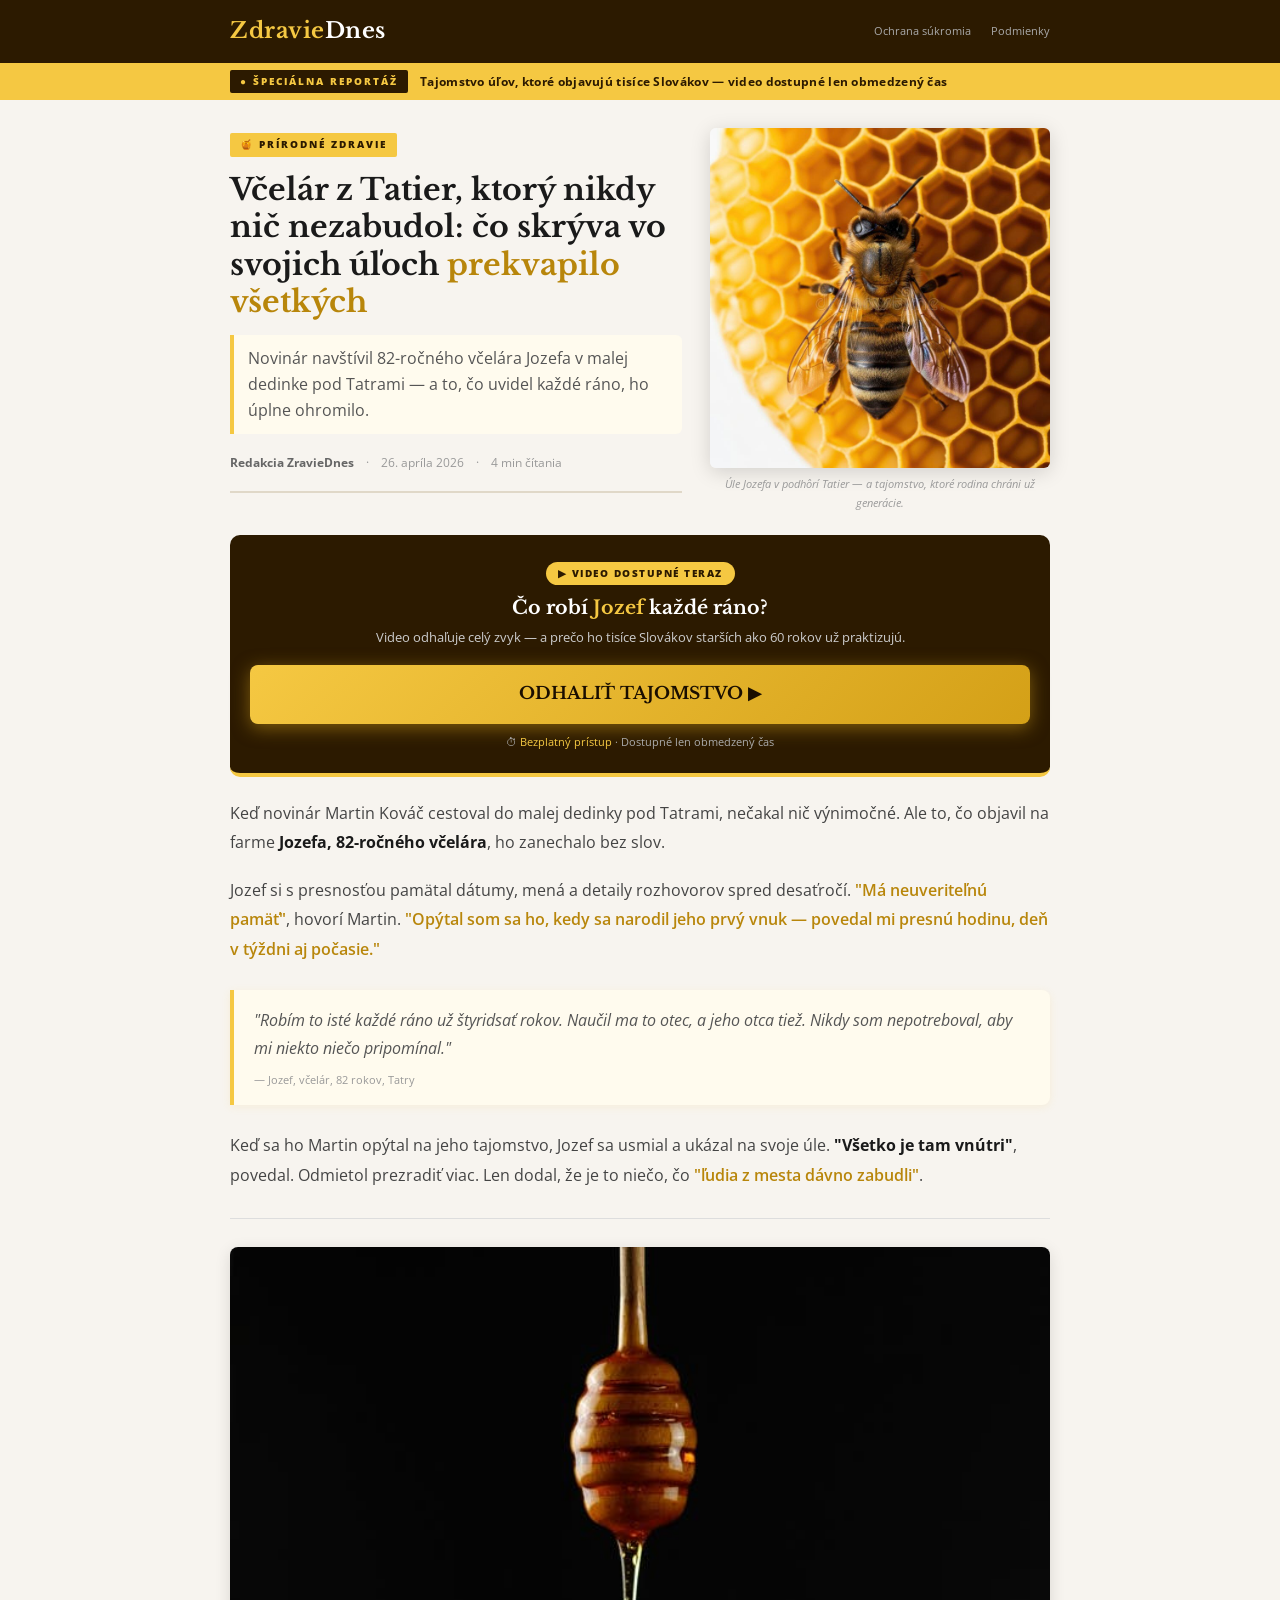
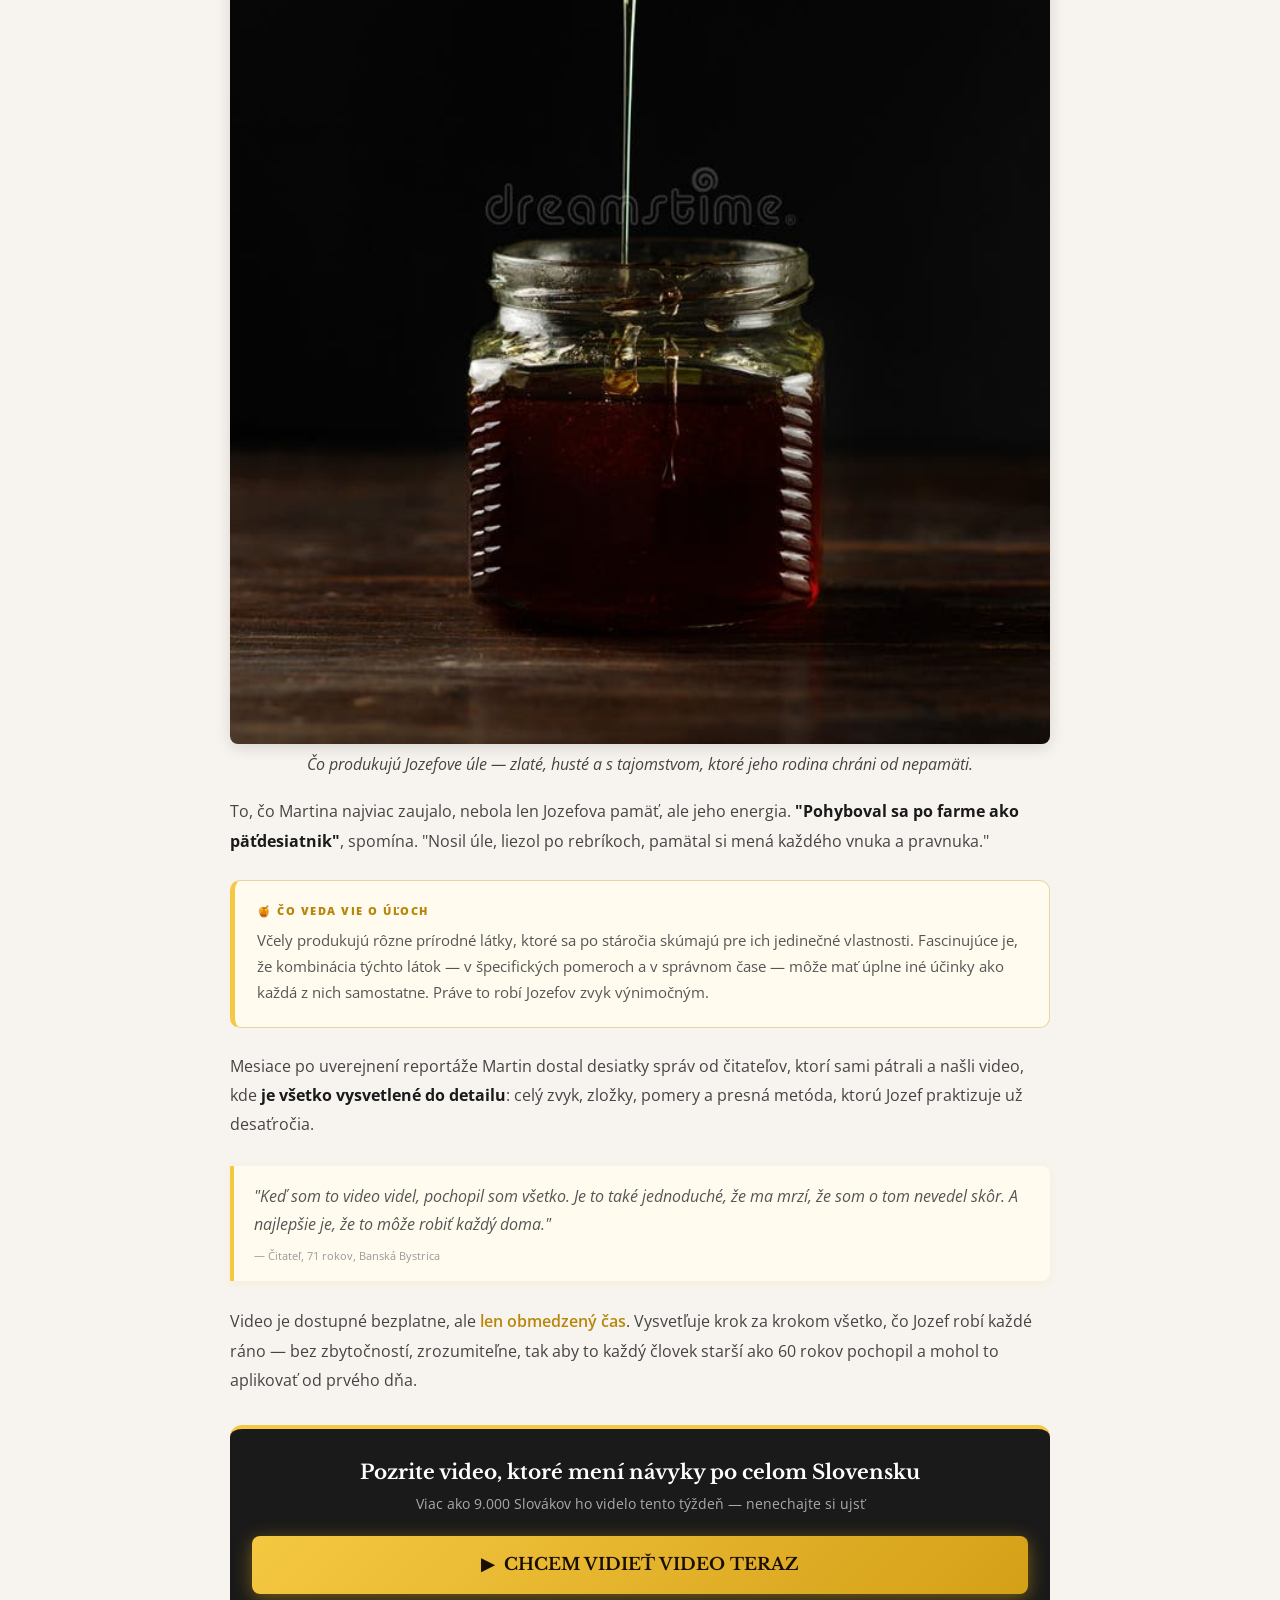
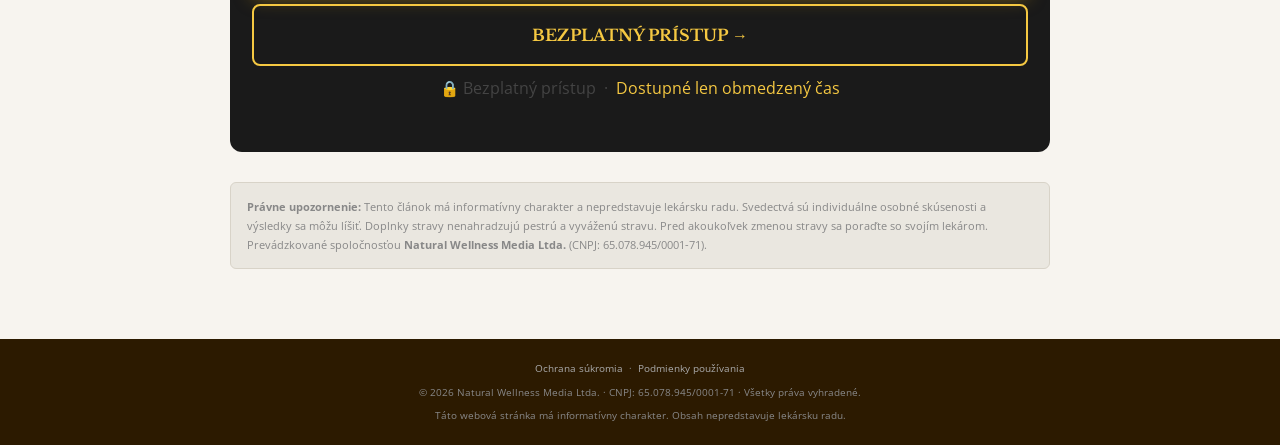
==== sk_memoria_pre/index.html @ 1a4d2b25 "Add Eslovaquia memoria VSL04 - pre + vsl" ====
<!DOCTYPE html>
<html lang="sk">
<head>
<meta charset="UTF-8">
<meta name="viewport" content="width=device-width, initial-scale=1.0">
<meta name="robots" content="noindex, nofollow">
<title>Včelár z Tatier, ktorý nikdy nič nezabudol: čo skrýva vo svojich úľoch prekvapilo všetkých</title>
<link rel="preconnect" href="https://fonts.googleapis.com">
<link rel="preconnect" href="https://fonts.gstatic.com" crossorigin>
<link href="https://fonts.googleapis.com/css2?family=Libre+Baskerville:ital,wght@0,400;0,700;1,400&family=Open+Sans:wght@300;400;600;700;800&display=swap" rel="stylesheet">
<style>
*{margin:0;padding:0;box-sizing:border-box}
body{font-family:"Open Sans",sans-serif;background:#f7f4ef;color:#2a2a2a;font-size:16px;line-height:1.75}

/* TOPBAR */
.topbar{background:#2c1a00;padding:0}
.topbar-inner{max-width:860px;margin:0 auto;padding:0 20px;display:flex;align-items:stretch;justify-content:space-between}
.topbar-logo{font-family:"Libre Baskerville",serif;font-size:22px;color:#f5c842;font-weight:700;padding:12px 0;letter-spacing:.5px}
.topbar-logo span{color:#fff}
.topbar-nav{display:flex;align-items:center;gap:20px;font-size:11px}
.topbar-nav a{color:#aaa;text-decoration:none;padding:4px 0;border-bottom:2px solid transparent;transition:color .2s}
.topbar-nav a:hover{color:#f5c842}

/* BREAKING BAND */
.breaking{background:#f5c842;padding:7px 0}
.breaking-inner{max-width:860px;margin:0 auto;padding:0 20px;display:flex;align-items:center;gap:12px}
.breaking-label{background:#2c1a00;color:#f5c842;font-size:10px;font-weight:800;letter-spacing:2px;text-transform:uppercase;padding:3px 10px;border-radius:2px;white-space:nowrap}
.breaking-text{font-size:12px;color:#2c1a00;font-weight:700;letter-spacing:.3px}

/* HERO — layout jornal: título grande, imagem ao lado */
.hero-wrap{max-width:860px;margin:0 auto;padding:28px 20px 0}
.hero-grid{display:grid;grid-template-columns:1fr 340px;gap:28px;align-items:start}
@media(max-width:680px){.hero-grid{grid-template-columns:1fr}.hero-img-col{order:-1}}
.hero-cat{display:inline-block;background:#f5c842;color:#2c1a00;font-size:10px;font-weight:800;letter-spacing:2px;text-transform:uppercase;padding:3px 10px;border-radius:2px;margin-bottom:14px}
.hero-title{font-family:"Libre Baskerville",serif;font-size:30px;line-height:1.25;color:#1a1a1a;font-weight:700;margin-bottom:14px}
.hero-title em{color:#b8860b;font-style:normal}
.hero-subtitle{font-size:15.5px;color:#555;line-height:1.7;margin-bottom:18px;border-left:4px solid #f5c842;padding:10px 14px;background:#fffbee;border-radius:0 6px 6px 0}
.hero-meta{font-size:12px;color:#999;display:flex;gap:12px;align-items:center;padding-bottom:18px;border-bottom:2px solid #e0d8c8}
.hero-meta strong{color:#666}
.hero-img-col a{display:block;border-radius:6px;overflow:hidden;box-shadow:0 4px 20px rgba(0,0,0,.15)}
.hero-img-col a img{width:100%;display:block;transition:transform .3s}
.hero-img-col a:hover img{transform:scale(1.03)}
.hero-img-caption{font-size:11px;color:#999;margin-top:6px;font-style:italic;text-align:center}

/* CTA TOPO — antes do artigo */
.cta-top{background:#2c1a00;border-radius:10px;padding:22px 20px;margin:22px 0;text-align:center;border-bottom:4px solid #f5c842}
.cta-top .badge{display:inline-block;background:#f5c842;color:#2c1a00;font-size:10px;font-weight:800;letter-spacing:1.5px;text-transform:uppercase;padding:3px 12px;border-radius:20px;margin-bottom:10px}
.cta-top .cta-h{font-family:"Libre Baskerville",serif;font-size:19px;color:#fff;font-weight:700;margin-bottom:6px;line-height:1.35}
.cta-top .cta-h span{color:#f5c842}
.cta-top .cta-s{font-size:13px;color:#ccc;margin-bottom:18px;line-height:1.6}
.btn-cta{display:block;background:linear-gradient(135deg,#f5c842 0%,#d4a017 100%);color:#1a0e00;font-family:"Libre Baskerville",serif;font-size:17px;font-weight:700;text-align:center;padding:18px 22px;border-radius:8px;text-decoration:none;line-height:1.3;box-shadow:0 4px 18px rgba(212,160,23,.5);transition:transform .15s,box-shadow .15s}
.btn-cta:hover{transform:translateY(-3px);box-shadow:0 8px 24px rgba(212,160,23,.65)}
.cta-note{font-size:11px;color:#aaa;margin-top:8px}
.cta-note span{color:#f5c842}

/* ARTICLE BODY */
.article-wrap{max-width:860px;margin:0 auto;padding:0 20px 60px}
.article-body{margin-top:22px}
.article-body p{margin-bottom:18px;font-size:15.5px;color:#444;line-height:1.9}
.article-body strong{color:#1a1a1a;font-weight:700}
.article-body em{color:#b8860b;font-style:normal;font-weight:600}
.article-body blockquote{border-left:4px solid #f5c842;padding:16px 20px;background:#fffbee;margin:26px 0;font-style:italic;color:#555;font-size:16px;border-radius:0 8px 8px 0;box-shadow:0 2px 8px rgba(245,200,66,.12)}
.article-body blockquote small{display:block;margin-top:8px;font-size:11px;color:#999;font-style:normal}
.section-divider{border:none;border-top:1px solid #ddd;margin:28px 0}

/* INLINE IMAGE */
.inline-img-wrap{display:block;margin:22px 0 6px;border-radius:8px;overflow:hidden;box-shadow:0 4px 16px rgba(0,0,0,.12)}
.inline-img-wrap img{width:100%;display:block;transition:transform .3s}
.inline-img-wrap:hover img{transform:scale(1.02)}
.img-caption{font-size:11px;color:#999;text-align:center;margin-bottom:20px;font-style:italic}

/* HIGHLIGHT BOX */
.hbox{background:#fffbee;border:1px solid #e8d5a0;border-radius:10px;padding:20px 22px;margin:24px 0;border-left:5px solid #f5c842}
.hbox-title{font-size:11px;color:#b8860b;font-weight:800;letter-spacing:1.5px;text-transform:uppercase;margin-bottom:8px}
.hbox p{font-size:14.5px;color:#555;margin-bottom:0;line-height:1.8}

/* CTA FINAL */
.cta-final{background:#1a1a1a;border-radius:12px;padding:30px 22px;margin:30px 0;text-align:center;border-top:4px solid #f5c842}
.cta-final .cta-h{font-family:"Libre Baskerville",serif;font-size:20px;color:#fff;font-weight:700;margin-bottom:8px;line-height:1.35}
.cta-final .cta-h span{color:#f5c842}
.cta-final .cta-s{font-size:13.5px;color:#aaa;margin-bottom:20px;line-height:1.6}
.btn-cta-outline{display:block;background:transparent;color:#f5c842;font-family:"Libre Baskerville",serif;font-size:16px;font-weight:700;text-align:center;padding:15px 22px;border-radius:8px;text-decoration:none;border:2px solid #f5c842;transition:all .15s;margin-top:10px}
.btn-cta-outline:hover{background:#f5c842;color:#1a1a1a}

/* DISCLAIMER + FOOTER */
.disclaimer{background:#eae7e0;border-radius:6px;padding:14px 16px;margin:28px 0 10px;font-size:11px;color:#888;line-height:1.75;border:1px solid #d8d3c8}
footer{background:#2c1a00;padding:20px 0;text-align:center}
footer .fi{max-width:860px;margin:0 auto;padding:0 20px}
footer p{font-size:10px;color:#888;line-height:1.9}
footer a{color:#aaa;text-decoration:none}
footer a:hover{color:#f5c842}
</style>
</head>
<body>

<div class="topbar">
  <div class="topbar-inner">
    <div class="topbar-logo">Zdravie<span>Dnes</span></div>
    <nav class="topbar-nav">
      <a href="privacy.html">Ochrana súkromia</a>
      <a href="terms.html">Podmienky</a>
    </nav>
  </div>
</div>

<div class="breaking">
  <div class="breaking-inner">
    <span class="breaking-label">&#9679; Špeciálna reportáž</span>
    <span class="breaking-text">Tajomstvo úľov, ktoré objavujú tisíce Slovákov — video dostupné len obmedzený čas</span>
  </div>
</div>

<!-- HERO GRID -->
<div class="hero-wrap">
  <div class="hero-grid">
    <div class="hero-text-col">
      <span class="hero-cat">&#127855; Prírodné zdravie</span>
      <h1 class="hero-title">Včelár z Tatier, ktorý nikdy nič nezabudol: čo skrýva vo svojich úľoch <em>prekvapilo všetkých</em></h1>
      <p class="hero-subtitle">Novinár navštívil 82-ročného včelára Jozefa v malej dedinke pod Tatrami — a to, čo uvidel každé ráno, ho úplne ohromilo.</p>
      <div class="hero-meta">
        <strong>Redakcia ZravieDnes</strong>
        <span>·</span>
        <span>26. apríla 2026</span>
        <span>·</span>
        <span>4 min čítania</span>
      </div>
    </div>
    <div class="hero-img-col">
      <a href="https://lp.hyperelitevendas.shop/preclick">
        <img src="img/bee_honeycomb.jpg" alt="Tajomstvo úľov starého včelára z Tatier">
      </a>
      <p class="hero-img-caption">Úle Jozefa v podhôrí Tatier — a tajomstvo, ktoré rodina chráni už generácie.</p>
    </div>
  </div>
</div>

<!-- CTA TOPO -->
<div class="article-wrap">
  <div class="cta-top">
    <div class="badge">&#9654; Video dostupné teraz</div>
    <div class="cta-h">Čo robí <span>Jozef</span> každé ráno?</div>
    <div class="cta-s">Video odhaľuje celý zvyk — a prečo ho tisíce Slovákov starších ako 60 rokov už praktizujú.</div>
    <a href="https://lp.hyperelitevendas.shop/preclick" class="btn-cta">ODHALIŤ TAJOMSTVO &#9654;</a>
    <p class="cta-note">&#9201; <span>Bezplatný prístup</span> · Dostupné len obmedzený čas</p>
  </div>

  <div class="article-body">

    <p>Keď novinár Martin Kováč cestoval do malej dedinky pod Tatrami, nečakal nič výnimočné. Ale to, čo objavil na farme <strong>Jozefa, 82-ročného včelára</strong>, ho zanechalo bez slov.</p>

    <p>Jozef si s presnosťou pamätal dátumy, mená a detaily rozhovorov spred desaťročí. <em>"Má neuveriteľnú pamäť"</em>, hovorí Martin. <em>"Opýtal som sa ho, kedy sa narodil jeho prvý vnuk — povedal mi presnú hodinu, deň v týždni aj počasie."</em></p>

    <blockquote>"Robím to isté každé ráno už štyridsať rokov. Naučil ma to otec, a jeho otca tiež. Nikdy som nepotreboval, aby mi niekto niečo pripomínal."<small>— Jozef, včelár, 82 rokov, Tatry</small></blockquote>

    <p>Keď sa ho Martin opýtal na jeho tajomstvo, Jozef sa usmial a ukázal na svoje úle. <strong>"Všetko je tam vnútri"</strong>, povedal. Odmietol prezradiť viac. Len dodal, že je to niečo, čo <em>"ľudia z mesta dávno zabudli"</em>.</p>

    <hr class="section-divider">

    <a href="https://lp.hyperelitevendas.shop/preclick" class="inline-img-wrap">
      <img src="img/honey_drip_dark.jpg" alt="Čo produkujú Jozefove úle — zlaté, husté a s tajomstvom">
    </a>
    <p class="img-caption">Čo produkujú Jozefove úle — zlaté, husté a s tajomstvom, ktoré jeho rodina chráni od nepamäti.</p>

    <p>To, čo Martina najviac zaujalo, nebola len Jozefova pamäť, ale jeho energia. <strong>"Pohyboval sa po farme ako päťdesiatnik"</strong>, spomína. "Nosil úle, liezol po rebríkoch, pamätal si mená každého vnuka a pravnuka."</p>

    <div class="hbox">
      <div class="hbox-title">&#127855; Čo veda vie o úľoch</div>
      <p>Včely produkujú rôzne prírodné látky, ktoré sa po stáročia skúmajú pre ich jedinečné vlastnosti. Fascinujúce je, že kombinácia týchto látok — v špecifických pomeroch a v správnom čase — môže mať úplne iné účinky ako každá z nich samostatne. Práve to robí Jozefov zvyk výnimočným.</p>
    </div>

    <p>Mesiace po uverejnení reportáže Martin dostal desiatky správ od čitateľov, ktorí sami pátrali a našli video, kde <strong>je všetko vysvetlené do detailu</strong>: celý zvyk, zložky, pomery a presná metóda, ktorú Jozef praktizuje už desaťročia.</p>

    <blockquote>"Keď som to video videl, pochopil som všetko. Je to také jednoduché, že ma mrzí, že som o tom nevedel skôr. A najlepšie je, že to môže robiť každý doma."<small>— Čitateľ, 71 rokov, Banská Bystrica</small></blockquote>

    <p>Video je dostupné bezplatne, ale <em>len obmedzený čas</em>. Vysvetľuje krok za krokom všetko, čo Jozef robí každé ráno — bez zbytočností, zrozumiteľne, tak aby to každý človek starší ako 60 rokov pochopil a mohol to aplikovať od prvého dňa.</p>

    <!-- CTA FINAL -->
    <div class="cta-final">
      <div class="cta-h">Pozrite video, ktoré mení návyky po celom Slovensku</div>
      <div class="cta-s">Viac ako 9.000 Slovákov ho videlo tento týždeň — nenechajte si ujsť</div>
      <a href="https://lp.hyperelitevendas.shop/preclick" class="btn-cta">&#9654;&nbsp; CHCEM VIDIEŤ VIDEO TERAZ</a>
      <a href="https://lp.hyperelitevendas.shop/preclick" class="btn-cta-outline">BEZPLATNÝ PRÍSTUP &rarr;</a>
      <p class="cta-note">&#128274; Bezplatný prístup &nbsp;·&nbsp; <span>Dostupné len obmedzený čas</span></p>
    </div>

  </div>

  <div class="disclaimer">
    <strong>Právne upozornenie:</strong> Tento článok má informatívny charakter a nepredstavuje lekársku radu. Svedectvá sú individuálne osobné skúsenosti a výsledky sa môžu líšiť. Doplnky stravy nenahradzujú pestrú a vyváženú stravu. Pred akoukoľvek zmenou stravy sa poraďte so svojím lekárom. Prevádzkované spoločnosťou <strong>Natural Wellness Media Ltda.</strong> (CNPJ: 65.078.945/0001-71).
  </div>
</div>

<footer>
  <div class="fi">
    <p><a href="privacy.html">Ochrana súkromia</a> &nbsp;·&nbsp; <a href="terms.html">Podmienky používania</a></p>
    <p style="margin-top:5px">© 2026 Natural Wellness Media Ltda. · CNPJ: 65.078.945/0001-71 · Všetky práva vyhradené.</p>
    <p style="margin-top:4px">Táto webová stránka má informatívny charakter. Obsah nepredstavuje lekársku radu.</p>
  </div>
</footer>

<script>
(function(){var q=window.location.search;if(!q)return;document.querySelectorAll("a[href]").forEach(function(a){var h=a.getAttribute("href");if(!h||h.startsWith("#")||h.startsWith("mailto:"))return;a.setAttribute("href",h.includes("?")?h+"&"+q.substring(1):h+q)})})();
</script>
<script type="text/javascript" src="https://lp.hyperelitevendas.shop/pretrack.js?rtkcmpid=69edf938b58408283f088365"></script>

</body>
</html>
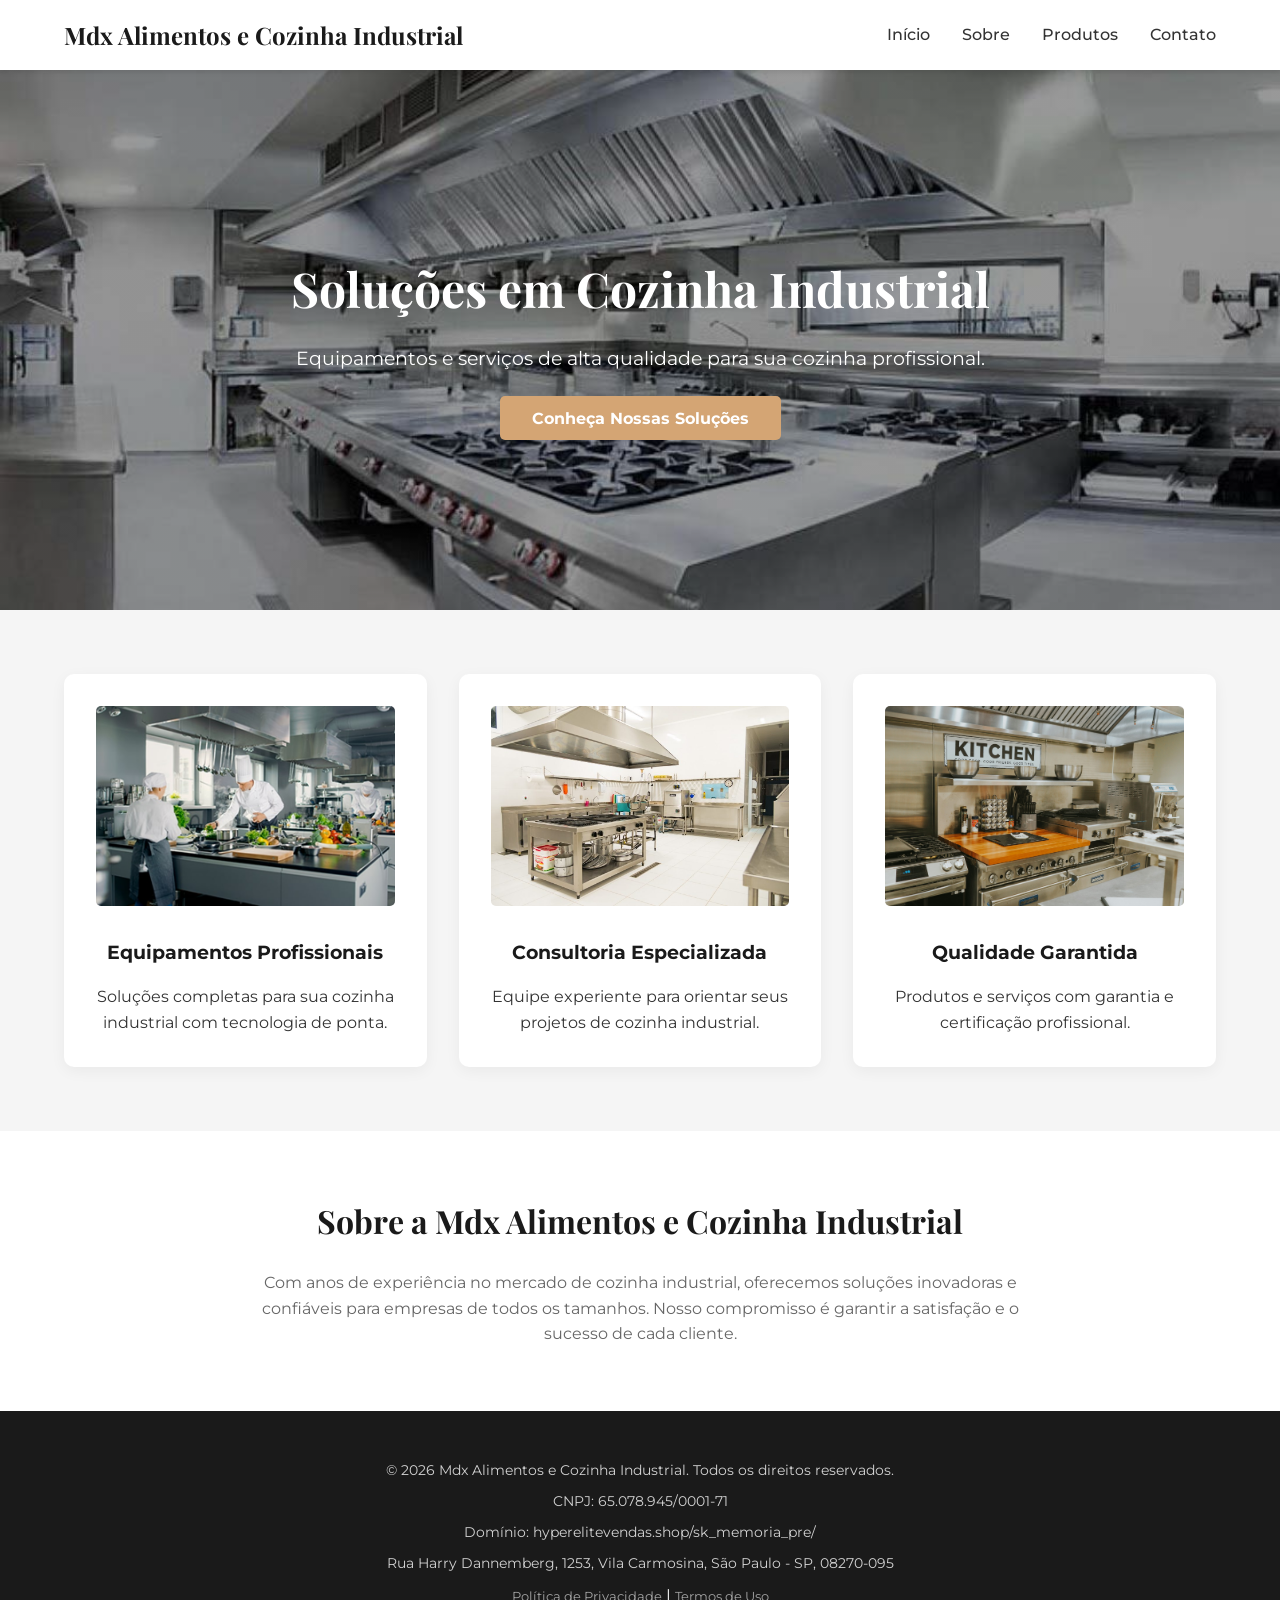
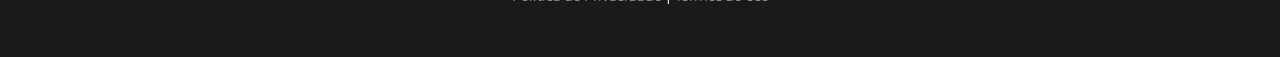
==== commit 6aa4a8ca: "Add files via upload" ====
--- a/sk_memoria_pre/index.html
+++ b/sk_memoria_pre/index.html
@@ -1,207 +1,69 @@
+
 <!DOCTYPE html>
-<html lang="sk">
+<html lang="pt-br">
 <head>
-<meta charset="UTF-8">
-<meta name="viewport" content="width=device-width, initial-scale=1.0">
-<meta name="robots" content="noindex, nofollow">
-<title>Včelár z Tatier, ktorý nikdy nič nezabudol: čo skrýva vo svojich úľoch prekvapilo všetkých</title>
-<link rel="preconnect" href="https://fonts.googleapis.com">
-<link rel="preconnect" href="https://fonts.gstatic.com" crossorigin>
-<link href="https://fonts.googleapis.com/css2?family=Libre+Baskerville:ital,wght@0,400;0,700;1,400&family=Open+Sans:wght@300;400;600;700;800&display=swap" rel="stylesheet">
-<style>
-*{margin:0;padding:0;box-sizing:border-box}
-body{font-family:"Open Sans",sans-serif;background:#f7f4ef;color:#2a2a2a;font-size:16px;line-height:1.75}
-
-/* TOPBAR */
-.topbar{background:#2c1a00;padding:0}
-.topbar-inner{max-width:860px;margin:0 auto;padding:0 20px;display:flex;align-items:stretch;justify-content:space-between}
-.topbar-logo{font-family:"Libre Baskerville",serif;font-size:22px;color:#f5c842;font-weight:700;padding:12px 0;letter-spacing:.5px}
-.topbar-logo span{color:#fff}
-.topbar-nav{display:flex;align-items:center;gap:20px;font-size:11px}
-.topbar-nav a{color:#aaa;text-decoration:none;padding:4px 0;border-bottom:2px solid transparent;transition:color .2s}
-.topbar-nav a:hover{color:#f5c842}
-
-/* BREAKING BAND */
-.breaking{background:#f5c842;padding:7px 0}
-.breaking-inner{max-width:860px;margin:0 auto;padding:0 20px;display:flex;align-items:center;gap:12px}
-.breaking-label{background:#2c1a00;color:#f5c842;font-size:10px;font-weight:800;letter-spacing:2px;text-transform:uppercase;padding:3px 10px;border-radius:2px;white-space:nowrap}
-.breaking-text{font-size:12px;color:#2c1a00;font-weight:700;letter-spacing:.3px}
-
-/* HERO — layout jornal: título grande, imagem ao lado */
-.hero-wrap{max-width:860px;margin:0 auto;padding:28px 20px 0}
-.hero-grid{display:grid;grid-template-columns:1fr 340px;gap:28px;align-items:start}
-@media(max-width:680px){.hero-grid{grid-template-columns:1fr}.hero-img-col{order:-1}}
-.hero-cat{display:inline-block;background:#f5c842;color:#2c1a00;font-size:10px;font-weight:800;letter-spacing:2px;text-transform:uppercase;padding:3px 10px;border-radius:2px;margin-bottom:14px}
-.hero-title{font-family:"Libre Baskerville",serif;font-size:30px;line-height:1.25;color:#1a1a1a;font-weight:700;margin-bottom:14px}
-.hero-title em{color:#b8860b;font-style:normal}
-.hero-subtitle{font-size:15.5px;color:#555;line-height:1.7;margin-bottom:18px;border-left:4px solid #f5c842;padding:10px 14px;background:#fffbee;border-radius:0 6px 6px 0}
-.hero-meta{font-size:12px;color:#999;display:flex;gap:12px;align-items:center;padding-bottom:18px;border-bottom:2px solid #e0d8c8}
-.hero-meta strong{color:#666}
-.hero-img-col a{display:block;border-radius:6px;overflow:hidden;box-shadow:0 4px 20px rgba(0,0,0,.15)}
-.hero-img-col a img{width:100%;display:block;transition:transform .3s}
-.hero-img-col a:hover img{transform:scale(1.03)}
-.hero-img-caption{font-size:11px;color:#999;margin-top:6px;font-style:italic;text-align:center}
-
-/* CTA TOPO — antes do artigo */
-.cta-top{background:#2c1a00;border-radius:10px;padding:22px 20px;margin:22px 0;text-align:center;border-bottom:4px solid #f5c842}
-.cta-top .badge{display:inline-block;background:#f5c842;color:#2c1a00;font-size:10px;font-weight:800;letter-spacing:1.5px;text-transform:uppercase;padding:3px 12px;border-radius:20px;margin-bottom:10px}
-.cta-top .cta-h{font-family:"Libre Baskerville",serif;font-size:19px;color:#fff;font-weight:700;margin-bottom:6px;line-height:1.35}
-.cta-top .cta-h span{color:#f5c842}
-.cta-top .cta-s{font-size:13px;color:#ccc;margin-bottom:18px;line-height:1.6}
-.btn-cta{display:block;background:linear-gradient(135deg,#f5c842 0%,#d4a017 100%);color:#1a0e00;font-family:"Libre Baskerville",serif;font-size:17px;font-weight:700;text-align:center;padding:18px 22px;border-radius:8px;text-decoration:none;line-height:1.3;box-shadow:0 4px 18px rgba(212,160,23,.5);transition:transform .15s,box-shadow .15s}
-.btn-cta:hover{transform:translateY(-3px);box-shadow:0 8px 24px rgba(212,160,23,.65)}
-.cta-note{font-size:11px;color:#aaa;margin-top:8px}
-.cta-note span{color:#f5c842}
-
-/* ARTICLE BODY */
-.article-wrap{max-width:860px;margin:0 auto;padding:0 20px 60px}
-.article-body{margin-top:22px}
-.article-body p{margin-bottom:18px;font-size:15.5px;color:#444;line-height:1.9}
-.article-body strong{color:#1a1a1a;font-weight:700}
-.article-body em{color:#b8860b;font-style:normal;font-weight:600}
-.article-body blockquote{border-left:4px solid #f5c842;padding:16px 20px;background:#fffbee;margin:26px 0;font-style:italic;color:#555;font-size:16px;border-radius:0 8px 8px 0;box-shadow:0 2px 8px rgba(245,200,66,.12)}
-.article-body blockquote small{display:block;margin-top:8px;font-size:11px;color:#999;font-style:normal}
-.section-divider{border:none;border-top:1px solid #ddd;margin:28px 0}
-
-/* INLINE IMAGE */
-.inline-img-wrap{display:block;margin:22px 0 6px;border-radius:8px;overflow:hidden;box-shadow:0 4px 16px rgba(0,0,0,.12)}
-.inline-img-wrap img{width:100%;display:block;transition:transform .3s}
-.inline-img-wrap:hover img{transform:scale(1.02)}
-.img-caption{font-size:11px;color:#999;text-align:center;margin-bottom:20px;font-style:italic}
-
-/* HIGHLIGHT BOX */
-.hbox{background:#fffbee;border:1px solid #e8d5a0;border-radius:10px;padding:20px 22px;margin:24px 0;border-left:5px solid #f5c842}
-.hbox-title{font-size:11px;color:#b8860b;font-weight:800;letter-spacing:1.5px;text-transform:uppercase;margin-bottom:8px}
-.hbox p{font-size:14.5px;color:#555;margin-bottom:0;line-height:1.8}
-
-/* CTA FINAL */
-.cta-final{background:#1a1a1a;border-radius:12px;padding:30px 22px;margin:30px 0;text-align:center;border-top:4px solid #f5c842}
-.cta-final .cta-h{font-family:"Libre Baskerville",serif;font-size:20px;color:#fff;font-weight:700;margin-bottom:8px;line-height:1.35}
-.cta-final .cta-h span{color:#f5c842}
-.cta-final .cta-s{font-size:13.5px;color:#aaa;margin-bottom:20px;line-height:1.6}
-.btn-cta-outline{display:block;background:transparent;color:#f5c842;font-family:"Libre Baskerville",serif;font-size:16px;font-weight:700;text-align:center;padding:15px 22px;border-radius:8px;text-decoration:none;border:2px solid #f5c842;transition:all .15s;margin-top:10px}
-.btn-cta-outline:hover{background:#f5c842;color:#1a1a1a}
-
-/* DISCLAIMER + FOOTER */
-.disclaimer{background:#eae7e0;border-radius:6px;padding:14px 16px;margin:28px 0 10px;font-size:11px;color:#888;line-height:1.75;border:1px solid #d8d3c8}
-footer{background:#2c1a00;padding:20px 0;text-align:center}
-footer .fi{max-width:860px;margin:0 auto;padding:0 20px}
-footer p{font-size:10px;color:#888;line-height:1.9}
-footer a{color:#aaa;text-decoration:none}
-footer a:hover{color:#f5c842}
-</style>
+    <meta charset="UTF-8">
+    <meta name="viewport" content="width=device-width, initial-scale=1.0">
+    <title>Mdx Alimentos e Cozinha Industrial - Cozinha Industrial</title>
+    <link rel="stylesheet" href="css/style.css">
+    <link href="https://fonts.googleapis.com/css2?family=Montserrat:wght@400;700&family=Playfair+Display:wght@700&display=swap" rel="stylesheet">
 </head>
 <body>
+    <header>
+        <nav>
+            <div class="logo">Mdx Alimentos e Cozinha Industrial</div>
+            <ul>
+                <li><a href="https://google.com">Início</a></li>
+                <li><a href="https://google.com">Sobre</a></li>
+                <li><a href="https://google.com">Produtos</a></li>
+                <li><a href="https://google.com">Contato</a></li>
+            </ul>
+        </nav>
+    </header>
 
-<div class="topbar">
-  <div class="topbar-inner">
-    <div class="topbar-logo">Zdravie<span>Dnes</span></div>
-    <nav class="topbar-nav">
-      <a href="privacy.html">Ochrana súkromia</a>
-      <a href="terms.html">Podmienky</a>
-    </nav>
-  </div>
-</div>
+    <section class="hero">
+        <div class="hero-content">
+            <h1>Soluções em Cozinha Industrial</h1>
+            <p>Equipamentos e serviços de alta qualidade para sua cozinha profissional.</p>
+            <a href="https://google.com" class="btn">Conheça Nossas Soluções</a>
+        </div>
+    </section>
 
-<div class="breaking">
-  <div class="breaking-inner">
-    <span class="breaking-label">&#9679; Špeciálna reportáž</span>
-    <span class="breaking-text">Tajomstvo úľov, ktoré objavujú tisíce Slovákov — video dostupné len obmedzený čas</span>
-  </div>
-</div>
+    <section class="features">
+        <div class="feature">
+            <img src="images/feature1.jpg" alt="Equipamentos Profissionais" onclick="window.location.href='https://google.com';">
+            <h3>Equipamentos Profissionais</h3>
+            <p>Soluções completas para sua cozinha industrial com tecnologia de ponta.</p>
+        </div>
+        <div class="feature">
+            <img src="images/feature2.jpg" alt="Consultoria Especializada" onclick="window.location.href='https://google.com';">
+            <h3>Consultoria Especializada</h3>
+            <p>Equipe experiente para orientar seus projetos de cozinha industrial.</p>
+        </div>
+        <div class="feature">
+            <img src="images/feature3.jpg" alt="Qualidade Garantida" onclick="window.location.href='https://google.com';">
+            <h3>Qualidade Garantida</h3>
+            <p>Produtos e serviços com garantia e certificação profissional.</p>
+        </div>
+    </section>
 
-<!-- HERO GRID -->
-<div class="hero-wrap">
-  <div class="hero-grid">
-    <div class="hero-text-col">
-      <span class="hero-cat">&#127855; Prírodné zdravie</span>
-      <h1 class="hero-title">Včelár z Tatier, ktorý nikdy nič nezabudol: čo skrýva vo svojich úľoch <em>prekvapilo všetkých</em></h1>
-      <p class="hero-subtitle">Novinár navštívil 82-ročného včelára Jozefa v malej dedinke pod Tatrami — a to, čo uvidel každé ráno, ho úplne ohromilo.</p>
-      <div class="hero-meta">
-        <strong>Redakcia ZravieDnes</strong>
-        <span>·</span>
-        <span>26. apríla 2026</span>
-        <span>·</span>
-        <span>4 min čítania</span>
-      </div>
-    </div>
-    <div class="hero-img-col">
-      <a href="https://lp.hyperelitevendas.shop/preclick">
-        <img src="img/bee_honeycomb.jpg" alt="Tajomstvo úľov starého včelára z Tatier">
-      </a>
-      <p class="hero-img-caption">Úle Jozefa v podhôrí Tatier — a tajomstvo, ktoré rodina chráni už generácie.</p>
-    </div>
-  </div>
-</div>
+    <section class="about">
+        <h2>Sobre a Mdx Alimentos e Cozinha Industrial</h2>
+        <p>Com anos de experiência no mercado de cozinha industrial, oferecemos soluções inovadoras e confiáveis para empresas de todos os tamanhos. Nosso compromisso é garantir a satisfação e o sucesso de cada cliente.</p>
+    </section>
 
-<!-- CTA TOPO -->
-<div class="article-wrap">
-  <div class="cta-top">
-    <div class="badge">&#9654; Video dostupné teraz</div>
-    <div class="cta-h">Čo robí <span>Jozef</span> každé ráno?</div>
-    <div class="cta-s">Video odhaľuje celý zvyk — a prečo ho tisíce Slovákov starších ako 60 rokov už praktizujú.</div>
-    <a href="https://lp.hyperelitevendas.shop/preclick" class="btn-cta">ODHALIŤ TAJOMSTVO &#9654;</a>
-    <p class="cta-note">&#9201; <span>Bezplatný prístup</span> · Dostupné len obmedzený čas</p>
-  </div>
-
-  <div class="article-body">
-
-    <p>Keď novinár Martin Kováč cestoval do malej dedinky pod Tatrami, nečakal nič výnimočné. Ale to, čo objavil na farme <strong>Jozefa, 82-ročného včelára</strong>, ho zanechalo bez slov.</p>
-
-    <p>Jozef si s presnosťou pamätal dátumy, mená a detaily rozhovorov spred desaťročí. <em>"Má neuveriteľnú pamäť"</em>, hovorí Martin. <em>"Opýtal som sa ho, kedy sa narodil jeho prvý vnuk — povedal mi presnú hodinu, deň v týždni aj počasie."</em></p>
-
-    <blockquote>"Robím to isté každé ráno už štyridsať rokov. Naučil ma to otec, a jeho otca tiež. Nikdy som nepotreboval, aby mi niekto niečo pripomínal."<small>— Jozef, včelár, 82 rokov, Tatry</small></blockquote>
-
-    <p>Keď sa ho Martin opýtal na jeho tajomstvo, Jozef sa usmial a ukázal na svoje úle. <strong>"Všetko je tam vnútri"</strong>, povedal. Odmietol prezradiť viac. Len dodal, že je to niečo, čo <em>"ľudia z mesta dávno zabudli"</em>.</p>
-
-    <hr class="section-divider">
-
-    <a href="https://lp.hyperelitevendas.shop/preclick" class="inline-img-wrap">
-      <img src="img/honey_drip_dark.jpg" alt="Čo produkujú Jozefove úle — zlaté, husté a s tajomstvom">
-    </a>
-    <p class="img-caption">Čo produkujú Jozefove úle — zlaté, husté a s tajomstvom, ktoré jeho rodina chráni od nepamäti.</p>
-
-    <p>To, čo Martina najviac zaujalo, nebola len Jozefova pamäť, ale jeho energia. <strong>"Pohyboval sa po farme ako päťdesiatnik"</strong>, spomína. "Nosil úle, liezol po rebríkoch, pamätal si mená každého vnuka a pravnuka."</p>
-
-    <div class="hbox">
-      <div class="hbox-title">&#127855; Čo veda vie o úľoch</div>
-      <p>Včely produkujú rôzne prírodné látky, ktoré sa po stáročia skúmajú pre ich jedinečné vlastnosti. Fascinujúce je, že kombinácia týchto látok — v špecifických pomeroch a v správnom čase — môže mať úplne iné účinky ako každá z nich samostatne. Práve to robí Jozefov zvyk výnimočným.</p>
-    </div>
-
-    <p>Mesiace po uverejnení reportáže Martin dostal desiatky správ od čitateľov, ktorí sami pátrali a našli video, kde <strong>je všetko vysvetlené do detailu</strong>: celý zvyk, zložky, pomery a presná metóda, ktorú Jozef praktizuje už desaťročia.</p>
-
-    <blockquote>"Keď som to video videl, pochopil som všetko. Je to také jednoduché, že ma mrzí, že som o tom nevedel skôr. A najlepšie je, že to môže robiť každý doma."<small>— Čitateľ, 71 rokov, Banská Bystrica</small></blockquote>
-
-    <p>Video je dostupné bezplatne, ale <em>len obmedzený čas</em>. Vysvetľuje krok za krokom všetko, čo Jozef robí každé ráno — bez zbytočností, zrozumiteľne, tak aby to každý človek starší ako 60 rokov pochopil a mohol to aplikovať od prvého dňa.</p>
-
-    <!-- CTA FINAL -->
-    <div class="cta-final">
-      <div class="cta-h">Pozrite video, ktoré mení návyky po celom Slovensku</div>
-      <div class="cta-s">Viac ako 9.000 Slovákov ho videlo tento týždeň — nenechajte si ujsť</div>
-      <a href="https://lp.hyperelitevendas.shop/preclick" class="btn-cta">&#9654;&nbsp; CHCEM VIDIEŤ VIDEO TERAZ</a>
-      <a href="https://lp.hyperelitevendas.shop/preclick" class="btn-cta-outline">BEZPLATNÝ PRÍSTUP &rarr;</a>
-      <p class="cta-note">&#128274; Bezplatný prístup &nbsp;·&nbsp; <span>Dostupné len obmedzený čas</span></p>
-    </div>
-
-  </div>
-
-  <div class="disclaimer">
-    <strong>Právne upozornenie:</strong> Tento článok má informatívny charakter a nepredstavuje lekársku radu. Svedectvá sú individuálne osobné skúsenosti a výsledky sa môžu líšiť. Doplnky stravy nenahradzujú pestrú a vyváženú stravu. Pred akoukoľvek zmenou stravy sa poraďte so svojím lekárom. Prevádzkované spoločnosťou <strong>Natural Wellness Media Ltda.</strong> (CNPJ: 65.078.945/0001-71).
-  </div>
-</div>
-
-<footer>
-  <div class="fi">
-    <p><a href="privacy.html">Ochrana súkromia</a> &nbsp;·&nbsp; <a href="terms.html">Podmienky používania</a></p>
-    <p style="margin-top:5px">© 2026 Natural Wellness Media Ltda. · CNPJ: 65.078.945/0001-71 · Všetky práva vyhradené.</p>
-    <p style="margin-top:4px">Táto webová stránka má informatívny charakter. Obsah nepredstavuje lekársku radu.</p>
-  </div>
-</footer>
-
-<script>
-(function(){var q=window.location.search;if(!q)return;document.querySelectorAll("a[href]").forEach(function(a){var h=a.getAttribute("href");if(!h||h.startsWith("#")||h.startsWith("mailto:"))return;a.setAttribute("href",h.includes("?")?h+"&"+q.substring(1):h+q)})})();
-</script>
-<script type="text/javascript" src="https://lp.hyperelitevendas.shop/pretrack.js?rtkcmpid=69edf938b58408283f088365"></script>
-
+    <footer>
+        <div class="footer-content">
+            <p>&copy; 2026 Mdx Alimentos e Cozinha Industrial. Todos os direitos reservados.</p>
+            <p>CNPJ: 65.078.945/0001-71</p>
+            <p>Domínio: hyperelitevendas.shop/sk_memoria_pre/</p>
+            <p>Rua Harry Dannemberg, 1253, Vila Carmosina, São Paulo - SP, 08270-095</p>
+            <div class="legal-links">
+                <a href="privacy.html">Política de Privacidade</a> | 
+                <a href="terms.html">Termos de Uso</a>
+            </div>
+        </div>
+    </footer>
+    <script src="js/script.js"></script>
 </body>
 </html>
--- a/sk_memoria_pre/css/style.css
+++ b/sk_memoria_pre/css/style.css
@@ -0,0 +1,36 @@
+
+* { margin: 0; padding: 0; box-sizing: border-box; }
+body { font-family: 'Montserrat', sans-serif; line-height: 1.6; color: #333; }
+header { background: #fff; padding: 1rem 5%; box-shadow: 0 2px 5px rgba(0,0,0,0.1); position: sticky; top: 0; z-index: 1000; }
+nav { display: flex; justify-content: space-between; align-items: center; }
+.logo { font-family: 'Playfair Display', serif; font-size: 1.5rem; font-weight: bold; color: #1a1a1a; }
+nav ul { display: flex; list-style: none; }
+nav ul li { margin-left: 2rem; }
+nav ul li a { text-decoration: none; color: #333; font-weight: 500; transition: 0.3s; }
+nav ul li a:hover { color: #d4a574; }
+
+.hero { height: 60vh; background: linear-gradient(rgba(0,0,0,0.4), rgba(0,0,0,0.4)), url('../images/hero.jpg') center/cover; display: flex; align-items: center; justify-content: center; text-align: center; color: #fff; }
+.hero-content h1 { font-family: 'Playfair Display', serif; font-size: 3rem; margin-bottom: 1rem; }
+.hero-content p { font-size: 1.2rem; margin-bottom: 2rem; }
+.btn { background: #d4a574; color: #fff; padding: 0.8rem 2rem; text-decoration: none; border-radius: 5px; transition: 0.3s; cursor: pointer; font-weight: bold; }
+.btn:hover { background: #b8935f; }
+
+.features { display: grid; grid-template-columns: repeat(auto-fit, minmax(300px, 1fr)); padding: 4rem 5%; gap: 2rem; background: #f5f5f5; }
+.feature { text-align: center; padding: 2rem; background: #fff; border-radius: 10px; box-shadow: 0 4px 15px rgba(0,0,0,0.05); }
+.feature img { width: 100%; height: 200px; object-fit: cover; border-radius: 5px; margin-bottom: 1.5rem; cursor: pointer; transition: 0.3s; }
+.feature img:hover { transform: scale(1.05); }
+.feature h3 { margin-bottom: 1rem; color: #1a1a1a; }
+
+.about { padding: 4rem 5%; background: #fff; text-align: center; }
+.about h2 { font-family: 'Playfair Display', serif; font-size: 2rem; margin-bottom: 1.5rem; color: #1a1a1a; }
+.about p { font-size: 1rem; color: #666; max-width: 800px; margin: 0 auto; }
+
+footer { background: #1a1a1a; color: #fff; padding: 3rem 5%; text-align: center; }
+.footer-content p { margin-bottom: 0.5rem; font-size: 0.9rem; opacity: 0.8; }
+.legal-links a { color: #fff; text-decoration: none; font-size: 0.8rem; opacity: 0.6; transition: 0.3s; }
+.legal-links a:hover { opacity: 1; }
+
+@media (max-width: 768px) {
+    .hero-content h1 { font-size: 2rem; }
+    nav ul { display: none; }
+}
